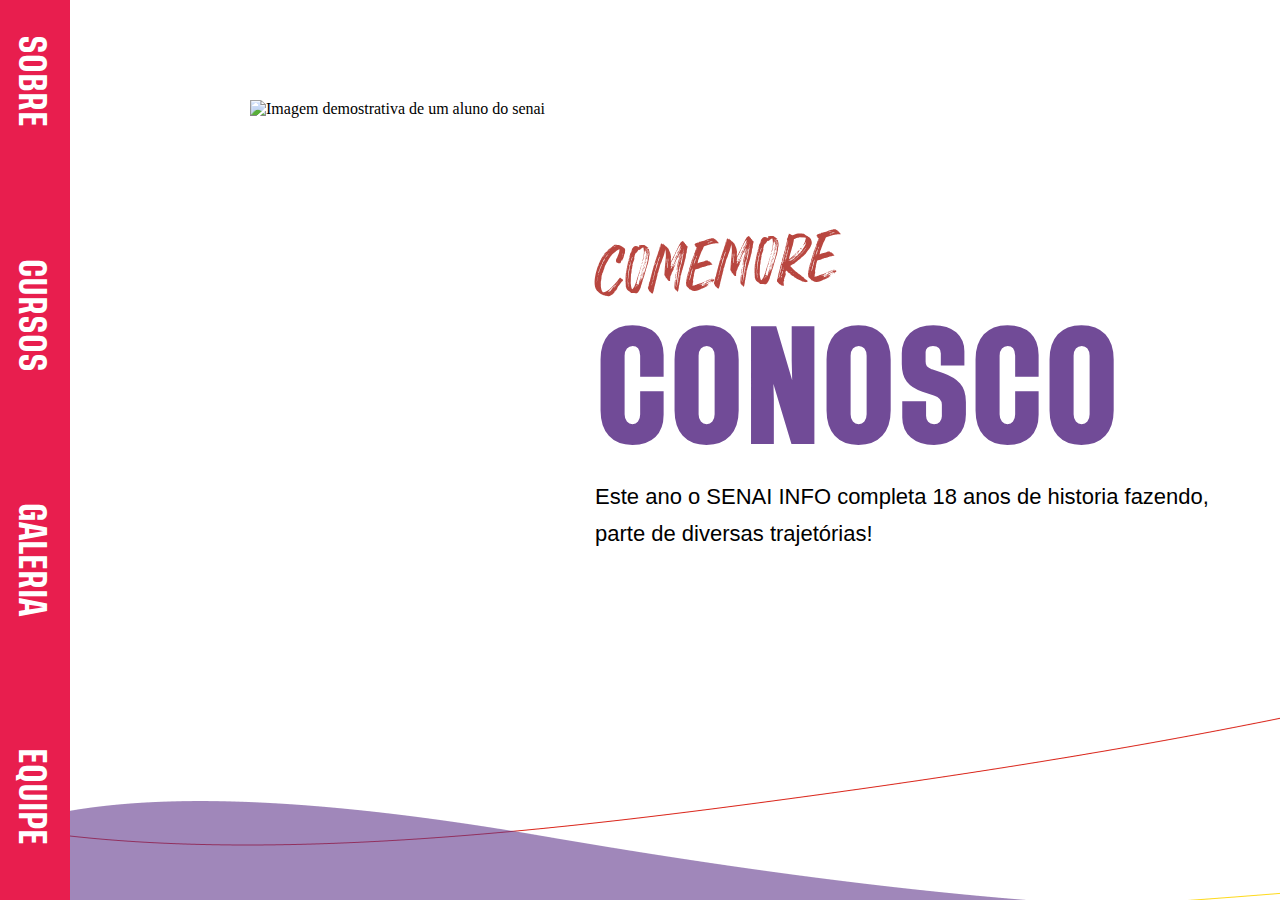
==== index.html @ fa343881 "subindo-site" ====
<!DOCTYPE html>
<html lang="pt-br">

<head>
    <meta charset="UTF-8">
    <meta http-equiv="X-UA-Compatible" content="IE=edge">
    <meta name="viewport" content="width=device-width, initial-scale=1.0">
    <link rel="stylesheet" href="css/style.css">

    <script src="js/vanilla.js"></script>
    <title>Campanha do Senai</title>
</head>

<body>
<!-- 
    <section class="bases">
        <div class="base">
            <img src="imagens/vetor-inferior.png" alt="">
        </div>
    </section> -->

    <div class="navegacao">
        <div class="navegacao-texto">
            <li> <a href="#sobre-senai"><h2> sobre </h2>  </a></li>
            <li> <a href="#cursos"><h2> cursos </h2>  </a></li>
            <li> <a href="#galeria"><h2> galeria </h2>  </a></li>
            <li> <a href="#equipe"><h2> equipe </h2>  </a></li>
        </div>
    </div>

    <div class="outer-wrapper">
        <div class="wrapper">
            <div class="slide one">                
                 <section class="comemore-conosco">
                    <div class="Imagem">

                        <img src="Imagens/img-comemore.png" alt="Imagem demostrativa de um aluno do senai" srcset="">
                        <div class="texto">
                            <h3>comemore</h3>
                            <h2>conosco</h2>
                            <p>Este ano o SENAI INFO completa 18 anos de historia fazendo, <br>parte de diversas trajetórias!  </p>
                        </div>
                    </div>
                </section>

                    <section class="seta-começo">
                       <div class="seta">
                           <img src="/imagens/seta.png" alt="" srcset="">
                       </div>
                    </section>                    

                <section class="sobre-o-senai" id="sobre-senai">
                    <div class="Imagem">
                        <img src="Imagens/sobre-senai.png" alt="Imagem do ambiente escolar do senai" srcset="">
                        <div class="texto">
                            <h3>sobre o</h3>
                            <h2>senai</h2>
                            <p> O SENAI é um dos cinco maiores complexos<br> 
                                de educação profissional do mundo e o <br>
                                maior da América Latina. </p>
                                <p> 
                                Seus cursos formam profissionais para<br> 28 áreas da indústria brasileira, <br>
                                desde a iniciação profissional até a graduação e <br>
                                pós-graduação tecnológica.</p>
                        </div>
                    </div>
                </section>

                <section class="sobre-o-info">
                    <div class="Imagem">
                        <img src="Imagens/sobre-info.png" alt="Imagem demostrativa de um aluno do senai" srcset="">
                        <div class="texto">
                            <h3>sobre o</h3>
                            <h2>info</h2>
                            <p>Localizada no centro de São Paulo, a Escola <br>
                                traz para o centro da cidade uma opção econômica,<br>
                                moderna e de fácil acesso aos interessados<br>
                                em treinamento profissional.
                                 <p>Na área de Tecnologia da Informação e Comunicação,<br>
                                 com currículos e recursos didáticos de <br>
                                 padrão internacional.</p>
                        </div>
                    </div>
                </section>

                <section class="sobre-os-cursos">
                    <div class="Imagem">
                        <img src="Imagens/sobre-cursos.png" alt="Imagem demostrativa de um aluno do senai" srcset="">
                        <div class="texto">
                            <h3>sobre os</h3>
                            <h2>cursos</h2>
                             <p> Promovem  uma educação profissional e tecnológica,<br> 
                                 a inovação e a transferência de tecnologias industriais,<br>
                                 contribuindo para elevar a <br>
                                 competitividade da Indústria Brasileira. </p>
                        </div>
                    </div>
                </section>

                <section class="cursos-info" id="cursos">
                    
                    <div class="cursos-info-cards">
                        <div class="redes">
                            <a href="./curso-rs.html"><img src="Imagens/redes.png" alt=""></a>
                            <h3>Redes de <br>computadores </h3>
                        </div>
                        <div class="mt">
                            <a href="./curso-mt.html"> <img src="Imagens/mt.png" alt=""> </a>
                            <h3>Multimídia</h3>
                        </div>

                        <div class="dev">
                         <a href="./curso-dev.html"> <img src="Imagens/dev.png" alt="">  </a>   
                            <h3>Desenvolvimento  de <br> Sistemas</h3>
                        </div>
                    </div>

                </section>

                <section class="nossa-equipe">
                    
                    <div class="texto-equipe" id="equipe">
                        <h3>nossa</h3>
                        <h2>equipe</h2>
                        <p> Nosso time é composto pelo Raphael,Mariana,<br> Gustavo e pela Julia. <br>
                        Somos alunos do curso de Multimídia, <br>
                        e estamos cursando o ultimo termo do curso.</p>     
                    </div>
                        <div class="Imagens-equipe">
                            <img src="imagens/rapha-png.png" alt="" srcset="">
                            <img src="imagens/mari-png.png"  alt="" srcset="">
                            <img src="imagens/gus-png.png"   alt="" srcset="">
                            <img src="imagens/ju-png.png"    alt="" srcset="">

                        </div>
                </section>

                <section class="nossa-galeria" id="#galeria" >
                    <div class="galeria" >

                        <div class="galeria-texto">
                            <h3>nossa</h3>
                            <h2>galeria</h2>
                        </div>

                        <div id="carouselExampleInterval" class="carousel slide carousel-fade" data-bs-ride="carousel">
                            <div class="seta">
                                <img src="/imagens/seta-esquerda.png" alt="" srcset="">
                              </div>
                            <div class="carousel-inner" >
                                <div class="carousel-item active">
                                    <img src="./imagens/foto-camera.png" class="d-block w-100 imgSlider" alt="...">
                                  </div>
                                  <div class="carousel-item">
                                    <img src="./imagens/foto-dev-2.png" class="d-block w-100 imgSlider" alt="...">
                                </div>
                                  <div class="carousel-item">
                                      <img src="./imagens/foto-dev.png" class="d-block w-100 imgSlider" alt="...">
                                  </div>
                                  <div class="carousel-item">
                                    <img src="./imagens/foto-di.png" class="d-block w-100 imgSlider" alt="...">
                                </div>
                                <div class="carousel-item">
                                    <img src="./imagens/foto-macs.png" class="d-block w-100 imgSlider" alt="...">
                                </div>
                                <div class="carousel-item">
                                    <img src="./imagens/foto-meninas-multi.png" class="d-block w-100 imgSlider" alt="...">
                                </div>
                                <div class="carousel-item">
                                    <img src="./imagens/foto-multi-2.png" class="d-block w-100 imgSlider" alt="...">
                                </div>
                                <div class="carousel-item">
                                    <img src="./imagens/foto-multi.png" class="d-block w-100 imgSlider" alt="...">
                                </div>
                                <div class="carousel-item">
                                    <img src="./imagens/foto-pes.png" class="d-block w-100 imgSlider" alt="...">
                                </div>
                                <div class="carousel-item">
                                    <img src="./imagens/foto-redes-2.png" class="d-block w-100 imgSlider" alt="...">
                                </div>
                                <div class="carousel-item">
                                    <img src="./imagens/foto-redes-3.png" class="d-block w-100 imgSlider" alt="...">
                                </div>
                                <div class="carousel-item">
                                    <img src="./imagens/foto-redes-5.png" class="d-block w-100 imgSlider" alt="...">
                                </div>
                                <div class="carousel-item">
                                    <img src="./imagens/lu e su.png" class="d-block w-100 imgSlider" alt="...">
                                </div>
                                <div class="carousel-item">
                                    <img src="./imagens/mari no sol.png" class="d-block w-100 imgSlider" alt="...">
                                </div>
                                <div class="carousel-item">
                                    <img src="./imagens/colunas.png" class="d-block w-100 imgSlider" alt="...">
                                </div>
                                <div class="carousel-item">
                                    <img src="./imagens/foto-redes-4.png" class="d-block w-100 imgSlider" alt="...">
                                </div>
                                <div class="carousel-item">
                                    <img src="./imagens/thami.png" class="d-block w-100 imgSlider" alt="...">
                                </div>
                                <div class="carousel-item">
                                    <img src="./imagens/IMAGEM SENAI INFO.png" class="d-block w-100 imgSlider" alt="...">
                                </div>
                                <div class="carousel-item">
                                    <img src="./imagens/foto-redes-6.png" class="d-block w-100 imgSlider" alt="...">
                                </div>
                                <div class="carousel-item">
                                    <img src="./imagens/foto-meninas-multi.png" class="d-block w-100 imgSlider" alt="...">
                                </div>
                                </div>       
                                <div class="seta">
                               <img src="/imagens/seta.png" alt="" srcset="">
                                </div>
                         </div>
                </section>
                    
              

            </div>
        </div>
    </div>
</body>
<link href="https://cdn.jsdelivr.net/npm/bootstrap@5.0.0-beta2/dist/css/bootstrap.min.css" rel="stylesheet" integrity="sha384-BmbxuPwQa2lc/FVzBcNJ7UAyJxM6wuqIj61tLrc4wSX0szH/Ev+nYRRuWlolflfl" crossorigin="anonymous">
    <script src="https://cdn.jsdelivr.net/npm/bootstrap@5.0.0-beta2/dist/js/bootstrap.bundle.min.js" integrity="sha384-b5kHyXgcpbZJO/tY9Ul7kGkf1S0CWuKcCD38l8YkeH8z8QjE0GmW1gYU5S9FOnJ0" crossorigin="anonymous"></script>
    <script src="https://cdn.jsdelivr.net/npm/@popperjs/core@2.6.0/dist/umd/popper.min.js" integrity="sha384-KsvD1yqQ1/1+IA7gi3P0tyJcT3vR+NdBTt13hSJ2lnve8agRGXTTyNaBYmCR/Nwi" crossorigin="anonymous"></script>
    <script src="https://cdn.jsdelivr.net/npm/bootstrap@5.0.0-beta2/dist/js/bootstrap.min.js" integrity="sha384-nsg8ua9HAw1y0W1btsyWgBklPnCUAFLuTMS2G72MMONqmOymq585AcH49TLBQObG" crossorigin="anonymous"></script>
</html>
---- css/style.css ----
* {
    margin: 0;
    padding: 0;
    box-sizing: border-box;
}

body {
    position: relative;
    overscroll-behavior-x: contain;
}

/* Importação das fontes usadas */
@import url('https://fonts.googleapis.com/css2? family = Inter: wght @ 100; 200; 300; 400; 500; 600; 700; 800; 900 & display = swap');
@font-face {
    font-family: "Tusker Grotesk";
    src: url("../fontes/TuskerGrotesk-6500Medium.ttf");
}

@font-face {
    font-family: "Rawk Brush";
    src: url("../fontes/Rawk\ Brush.otf");
}



.slide {
    display: flex;
    height: 100vh;
    width: 100%;
    
}
.wrapper {
    display: flex;
    flex-direction: row;
    width: 12350px;

}
.one {
    background: white;
    background-image:    url("../imagens/background-interior.png"),url("../imagens/linha-meio.png"); 
    background-repeat:   no-repeat;
    background-position: bottom, center;
}
.wrapper {
    transform: rotate(90deg) translateY(-100vh);
    transform-origin: top left;
}

.outer-wrapper {
    width: 100vh;
    height: 100vw;
    transform: rotate(-90deg) translateX(-100vh);
    transform-origin: top left;
    overflow-y: scroll;
    overflow-x: hidden;
    position: absolute;
  
}

.outer-wrapper {
    scrollbar-width: none;
    -ms-overflow-style: none;
}

::-webkit-scrollbar {
    display: none;
}
/* Barra de navegação começo */
.navegacao {
    position:fixed;
    top: 0;
    bottom: 0;
    left: 0;
    width: 70px;
    height: 100%;
    background: #E81E4E; 
    z-index: 20;   
}
.navegacao-texto {
    list-style: none;
    text-transform: uppercase;
    font-size: 20px;
    margin-top: 35px;
    margin-left: 10px; 
    height: 90%;
    display: flex;
    text-align: center;
    writing-mode: vertical-lr;
    justify-content: space-between;       
}
.navegacao-texto a {
    list-style: none;
    text-decoration: none;
}
.navegacao-texto :hover{
   
    text-shadow: 0px 0px 10px #fff;
}

 .navegacao h2 {
    font-family: 'Tusker Grotesk', sans-serif;
    list-style: none;
    color: white;
    text-transform: uppercase;
    font-style: normal;
    font-weight: 500;
    font-size: 30px;
    line-height: 44px;
    text-align: center;
    text-decoration: none;
}
/* Fim da barra de navegação */

/* Configuração das imagens */
.Imagem {
    margin-top: 100px;
    display: flex;
}

.Imagem img {
    height: 774px;
}

/* Fim da configuração */

/* Configuração de texto  */
.texto {
    margin-left: 50px;
    margin-top: 100px;
}

.texto p {
    font-size: 22px;
    font-family: 'Inter', sans-serif;
    font-weight: 300;
    line-height: 167%;
}

.texto h2 {
    font-family: 'Tusker Grotesk', sans-serif;
    font-style: normal;
    font-weight: 600;
    font-size: 120px;
    text-transform: uppercase;
    color: #714B97;
}

.texto h3 {
    font-family: 'Rawk Brush', sans-serif;
    font-style: normal;
    font-weight: normal;
    font-size: 65px;
    line-height: 104px;
    color: #B8463F;
    transform: matrix(1, -0.07, 0.07, 1, 0, 0);
}
/* fim da  configuração de texto */

/* Identação de largura das seções */
.comemore-conosco{
    margin-left: 250px;
    margin-right: 250px;
}
/* seta-indicação-scroll */
.seta{
    align-items: center;
    margin-top: 500px;
}
/* indicação scroll fim */
.sobre-o-senai{
    margin-left: 250px;
    margin-right: 250px;
 
}

.sobre-o-info{
    margin-left: 250px;
    margin-right: 250px;
}

.sobre-os-cursos{
    margin-left: 250px;
    margin-right: 250px;
}
/* Fim da identação */

/* hover na parte dos cursos começo */
.redes{
    max-width: 600px;
    transition: 0.3s;
}
.redes a:hover img{
    transform: scale(1.5);
    transition: 0.5s;
    z-index: 1 ;    
}

.mt a:hover img{
    transform: scale(1.5);
    transition: 0.5s;   
}
.dev a:hover img{
    transform: scale(1.3);
    transition: 0.5s;  
}
/* fim do hover */

/* começo informações cursos cartões */

.cursos{
    margin-top: 150px;
    margin-left: 250px;
    margin-right: 250px;
}
.cursos-info-cards{
    margin-left: 250px;
    margin-right: 250px;
    width: 1400px;
    align-items: center;
    display: flex;
    justify-content: space-between;
    margin-top: 300px;
    
    
}
.cursos-info-cards h3{
    margin-top: 50px;
    font-family: 'Rawk Brush', sans-serif;
    font-style: normal;
    font-weight: normal;
    font-size: 30px;
    text-align: center;
    color: #B8463F;
    transform: matrix(1, -0.07, 0.07, 1, 0, 0);
}
/* Fim dos cards */

/* começo equipe */
.texto-equipe{
    margin-top: 300px;
    display: flex;
}
.Imagens-equipe{ 
    display: flex;
    justify-content: space-between;
}

.texto-equipe h2{
    font-family: 'Tusker Grotesk', sans-serif;
    font-style: normal;
    font-weight: 600;
    font-size: 120px;
    text-transform: uppercase;
    color: #714B97;
}

.texto-equipe h3{
    
    font-family: 'Rawk Brush', sans-serif;
    font-style: normal;
    font-weight: normal;
    font-size: 65px;
    line-height: 104px;
    color: #B8463F;
    transform: matrix(1, -0.07, 0.07, 1, 0, 0);
    
}
.texto-equipe p{
    font-family: 'Inter', sans-serif;
    font-style: normal;
    margin-left: 80px;
    font-size: 22px;
    line-height: 150%;
    
}
/* Equipe fim */

/* galeria começo */
.nossa-galeria{
    /* margin-top: -650px; */
    padding-left: 300px;
    display: flex;
}



.galeria-texto{
    display: flex;
    position: relative;

    /* padding-bottom: 800px;
    margin-right: 150px; */
}



.galeria-texto h2{
    font-family: 'Tusker Grotesk', sans-serif;
    font-style: normal;
    font-weight: 600;
    font-size: 120px;
    text-transform: uppercase;
    color: #714B97;
    margin-top: 700px;
    position: absolute;
    /* margin-top: 600px; */
}

.galeria-texto h3{
    font-family: 'Rawk Brush', sans-serif;
    font-style: normal;
    font-weight: normal;
    font-size: 65px;
    line-height: 104px;
    color: #B8463F;
    transform: matrix(1, -0.07, 0.07, 1, 0, 0);
    margin-top: 610px;
    position:absolute;
    /* margin-top: 520px; */

}

.imgSlider {
    margin-top: 150px;
    transition: 0.75s;
    min-width: 500px !important;
    max-width: 600px !important;
    /* padding-bottom: 500px; */

}
.carousel-fade .carousel-item {
	opacity: 0;
	transition-duration: .5s;
	transition-property: opacity;
}

.carousel-fade .carousel-item.active,
.carousel-fade .carousel-item-next.carousel-item-left,
.carousel-fade .carousel-item-prev.carousel-item-right {
	opacity: 1;
}

.carousel-fade .active.carousel-item-left,
.carousel-fade .active.carousel-item-right {
	opacity: 0;
}

.carousel-fade .carousel-item-next,
.carousel-fade .carousel-item-prev,
.carousel-fade .carousel-item.active,
.carousel-fade .active.carousel-item-left,
.carousel-fade .active.carousel-item-prev {
	transform: translateX(0);
	transform: translate3d(0, 0, 0);
}
#botao{}
/* galeira fim */

/* Pagina de cursos - redes começo */

.curso-pag{
    background-position: top;
    display: flex;
    margin-left: 200px;
    margin-top: 100px;
    
}
.curso-pag h2{
    margin-top: 90px;
    font-family: 'Tusker Grotesk', sans-serif;
    list-style: none;
    color:#61378C;
    text-transform: uppercase;
    font-style: normal;
    font-weight: 500;
    font-size: 90px;
    line-height: 44px;
    text-align: left;
    text-decoration: none;
    
}
.curso-pag p{
    margin-top: 50px;
    font-family: Inter, sans-serif  ;
    font-style: normal;   
    font-size: 20px;
    line-height: 166.6%;
}
.depoimetos {
    font-size: 20px;
    line-height: 166.6%;
}

.depoimetos {
    margin-top: 50px;
    font-size: 20px;
    line-height: 166.6%;
}

.curso-img-pag{
    max-width: 600px;
    transition: 0.1s;
}
.curso-img-pag a:hover {
    transform: scale(1.5);
    transition: 0.5s;
    z-index: 1 ;
}
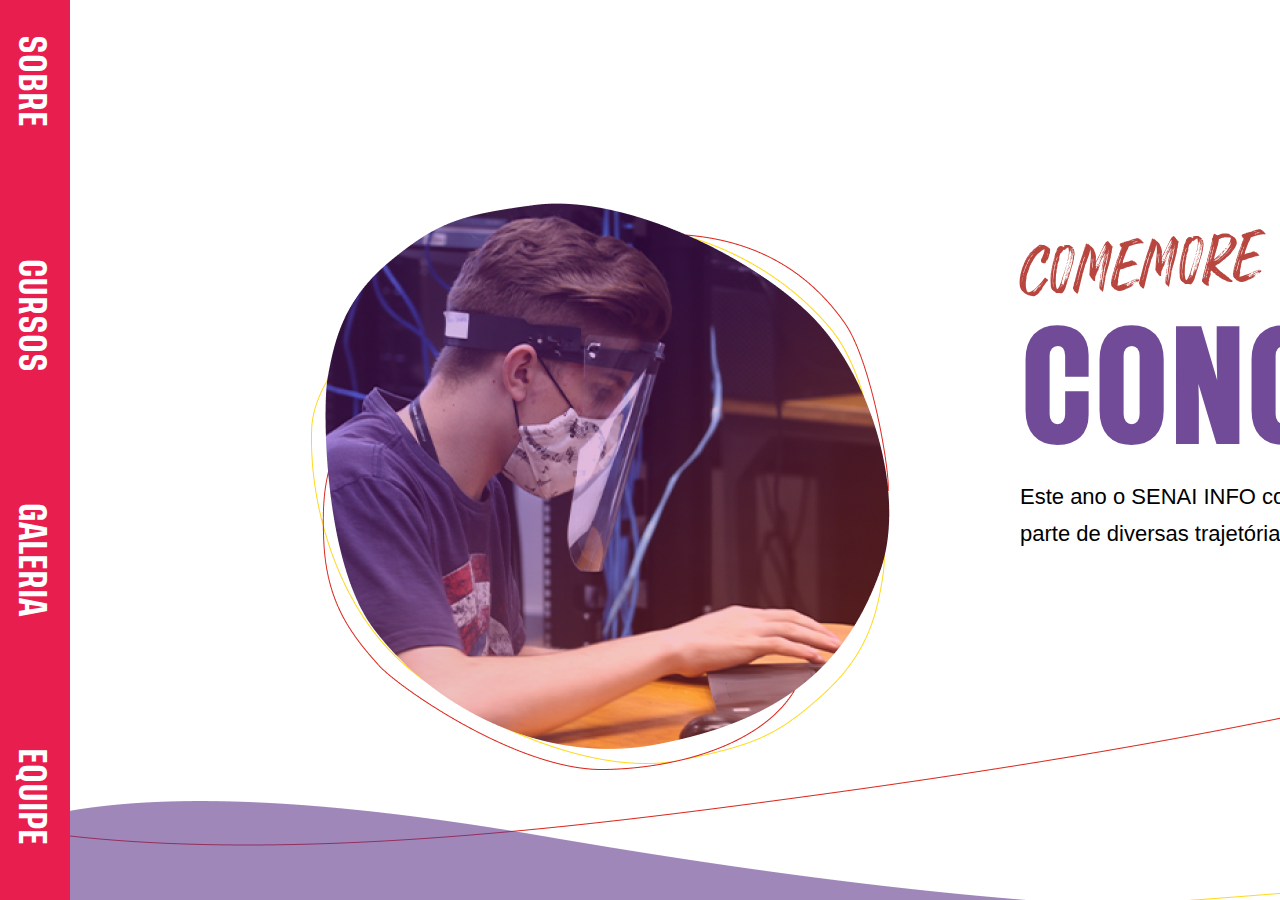
==== commit 5fa9ade2: "modificação-erro-img" ====
--- a/index.html
+++ b/index.html
@@ -34,7 +34,7 @@
                  <section class="comemore-conosco">
                     <div class="Imagem">
 
-                        <img src="Imagens/img-comemore.png" alt="Imagem demostrativa de um aluno do senai" srcset="">
+                        <img src="imagens/img-comemore.png" alt="Imagem demostrativa de um aluno do senai" srcset="">
                         <div class="texto">
                             <h3>comemore</h3>
                             <h2>conosco</h2>
@@ -51,7 +51,7 @@
 
                 <section class="sobre-o-senai" id="sobre-senai">
                     <div class="Imagem">
-                        <img src="Imagens/sobre-senai.png" alt="Imagem do ambiente escolar do senai" srcset="">
+                        <img src="imagens/sobre-senai.png" alt="Imagem do ambiente escolar do senai" srcset="">
                         <div class="texto">
                             <h3>sobre o</h3>
                             <h2>senai</h2>
@@ -68,7 +68,7 @@
 
                 <section class="sobre-o-info">
                     <div class="Imagem">
-                        <img src="Imagens/sobre-info.png" alt="Imagem demostrativa de um aluno do senai" srcset="">
+                        <img src="imagens/sobre-info.png" alt="Imagem demostrativa de um aluno do senai" srcset="">
                         <div class="texto">
                             <h3>sobre o</h3>
                             <h2>info</h2>
@@ -85,7 +85,7 @@
 
                 <section class="sobre-os-cursos">
                     <div class="Imagem">
-                        <img src="Imagens/sobre-cursos.png" alt="Imagem demostrativa de um aluno do senai" srcset="">
+                        <img src="imagens/sobre-cursos.png" alt="Imagem demostrativa de um aluno do senai" srcset="">
                         <div class="texto">
                             <h3>sobre os</h3>
                             <h2>cursos</h2>
@@ -101,16 +101,16 @@
                     
                     <div class="cursos-info-cards">
                         <div class="redes">
-                            <a href="./curso-rs.html"><img src="Imagens/redes.png" alt=""></a>
+                            <a href="./curso-rs.html"><img src="imagens/redes.png" alt=""></a>
                             <h3>Redes de <br>computadores </h3>
                         </div>
                         <div class="mt">
-                            <a href="./curso-mt.html"> <img src="Imagens/mt.png" alt=""> </a>
+                            <a href="./curso-mt.html"> <img src="imagens/mt.png" alt=""> </a>
                             <h3>Multimídia</h3>
                         </div>
 
                         <div class="dev">
-                         <a href="./curso-dev.html"> <img src="Imagens/dev.png" alt="">  </a>   
+                         <a href="./curso-dev.html"> <img src="imagens/dev.png" alt="">  </a>   
                             <h3>Desenvolvimento  de <br> Sistemas</h3>
                         </div>
                     </div>
@@ -126,7 +126,7 @@
                         Somos alunos do curso de Multimídia, <br>
                         e estamos cursando o ultimo termo do curso.</p>     
                     </div>
-                        <div class="Imagens-equipe">
+                        <div class="imagens-equipe">
                             <img src="imagens/rapha-png.png" alt="" srcset="">
                             <img src="imagens/mari-png.png"  alt="" srcset="">
                             <img src="imagens/gus-png.png"   alt="" srcset="">
